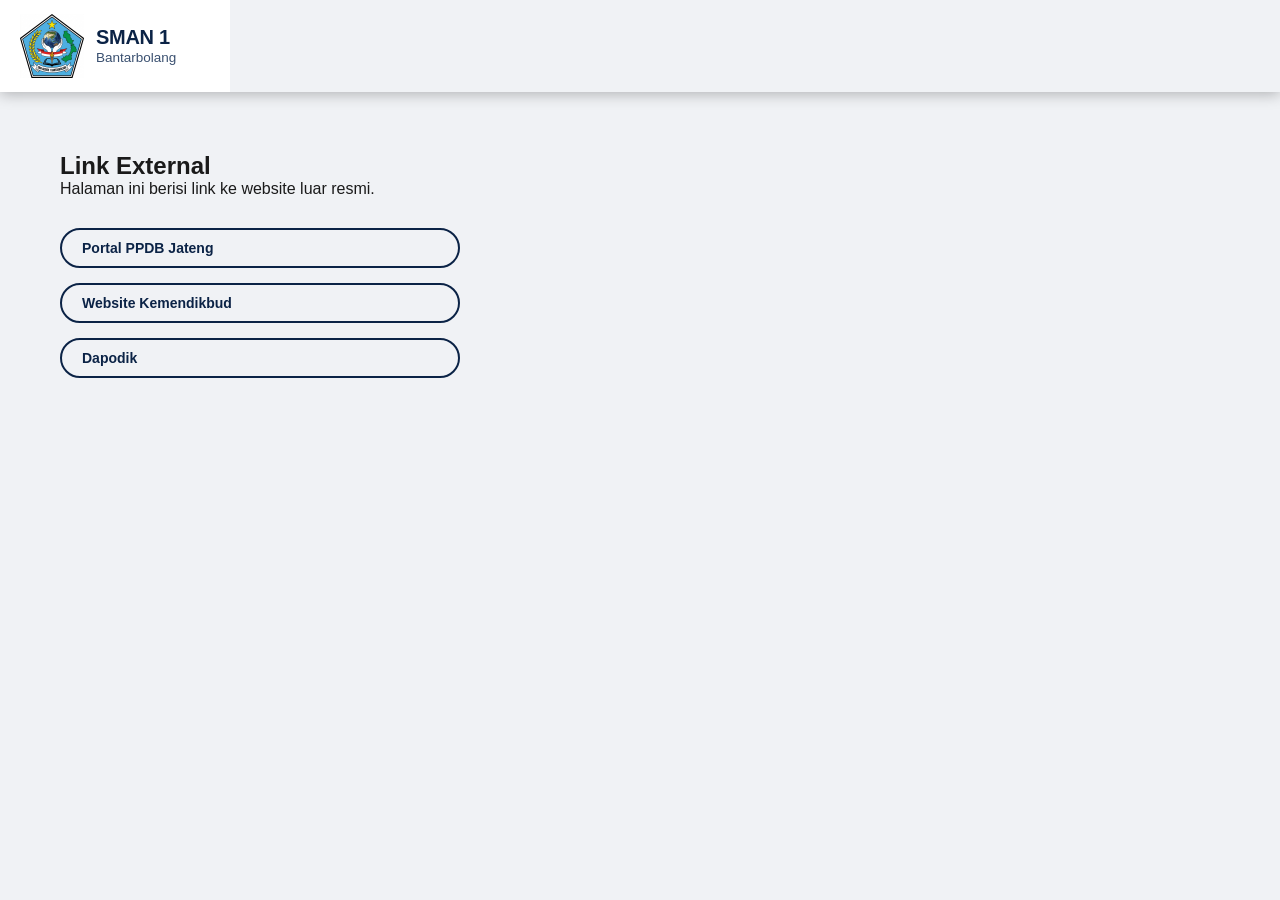
==== external.html @ 6f158c7c "first" ====
<!DOCTYPE html>
<html lang="id">
<head>
  <meta charset="UTF-8">
  <meta name="viewport" content="width=device-width, initial-scale=1.0">
  <title>Link External - SMAN 1 Bantarbolang</title>
  <link rel="stylesheet" href="style.css">
</head>
<body>

<header class="site-header">
  <div class="header-logo">
    <img src="logo.png" class="logo-img">
    <div class="logo-text">
      <span class="logo-name">SMAN 1</span>
      <span class="logo-sub">Bantarbolang</span>
    </div>
  </div>
</header>

<section style="padding:60px;">
  <h1>Link External</h1>
  <p>Halaman ini berisi link ke website luar resmi.</p>

  <div style="margin-top:30px; display:flex; flex-direction:column; gap:15px; max-width:400px;">

    <a href="https://ppdb.jatengprov.go.id" target="_blank" class="btn-external">
      Portal PPDB Jateng
    </a>

    <a href="https://kemdikbud.go.id" target="_blank" class="btn-external">
      Website Kemendikbud
    </a>

    <a href="https://dapo.kemdikbud.go.id" target="_blank" class="btn-external">
      Dapodik
    </a>

  </div>
</section>

</body>
</html>
---- style.css ----
/* ===========================
   RESET & BASE
=========================== */
*, *::before, *::after {
  margin: 0; padding: 0; box-sizing: border-box;
}

/* Sembunyikan scrollbar di semua browser */
html {
  scroll-behavior: smooth;
  scrollbar-width: none;       /* Firefox */
  -ms-overflow-style: none;    /* IE / Edge lama */
}
html::-webkit-scrollbar {
  display: none;               /* Chrome, Safari, Opera */
}

body {
  font-family: 'Inter', sans-serif;
  background: #f0f2f5;
  color: #1a1a1a;
  overflow-x: hidden;
}
a { text-decoration: none; color: inherit; }
ul { list-style: none; }
img { display: block; max-width: 100%; }

/* ===========================
   SPOTLIGHT SEARCH OVERLAY
   Muncul di tengah-tengah layar
   seperti Apple Spotlight / Linear
=========================== */
.spotlight-overlay {
  position: fixed;
  inset: 0;
  background: rgba(8, 18, 40, 0.72);
  z-index: 10000;
  display: flex;
  align-items: flex-start;
  justify-content: center;
  padding-top: 100px;
  opacity: 0;
  pointer-events: none;
  backdrop-filter: blur(6px);
  -webkit-backdrop-filter: blur(6px);
  transition: opacity 0.22s ease;
}
.spotlight-overlay.open {
  opacity: 1;
  pointer-events: all;
}

.spotlight-inner {
  width: 100%;
  max-width: 640px;
  background: #ffffff;
  border-radius: 16px;
  box-shadow: 0 32px 80px rgba(0,0,0,0.45);
  overflow: hidden;
  transform: translateY(-12px) scale(0.98);
  transition: transform 0.22s ease;
}
.spotlight-overlay.open .spotlight-inner {
  transform: translateY(0) scale(1);
}

.spotlight-input-wrap {
  display: flex;
  align-items: center;
  padding: 18px 20px;
  gap: 14px;
  border-bottom: 1px solid #e8ecf2;
}

.spotlight-icon {
  color: #8090a8;
  flex-shrink: 0;
}

.spotlight-input-wrap input {
  flex-grow: 1;
  border: none;
  outline: none;
  font-size: 17px;
  font-family: 'Inter', sans-serif;
  color: #1a1a1a;
  background: transparent;
}

.spotlight-input-wrap input::placeholder {
  color: #aab4c4;
}

.spotlight-esc {
  background: #f0f2f6;
  border: 1px solid #dde2eb;
  border-radius: 6px;
  padding: 4px 10px;
  font-size: 12px;
  font-weight: 600;
  color: #6a7a90;
  cursor: pointer;
  font-family: 'Inter', sans-serif;
  flex-shrink: 0;
  transition: background 0.15s;
}
.spotlight-esc:hover { background: #e4e8f0; }

.spotlight-results {
  max-height: 320px;
  overflow-y: auto;
}

.spotlight-result-item {
  display: flex;
  align-items: center;
  gap: 14px;
  padding: 13px 22px;
  cursor: pointer;
  border-bottom: 1px solid #f4f6f9;
  transition: background 0.12s;
  font-size: 14.5px;
  color: #2a3a50;
}
.spotlight-result-item:hover { background: #f0f5ff; }
.spotlight-result-item .sr-icon {
  color: #a0b0c8;
  flex-shrink: 0;
}
.spotlight-result-item mark {
  background: #fef08a;
  border-radius: 3px;
  padding: 0 1px;
}

.spotlight-empty {
  padding: 28px 22px;
  color: #98a8be;
  font-size: 14px;
  text-align: center;
}

.spotlight-hint {
  background: #f7f9fc;
  padding: 10px 22px;
  font-size: 12px;
  color: #9aaabb;
  border-top: 1px solid #e8ecf2;
}
.spotlight-hint kbd {
  background: #e8ecf2;
  border-radius: 4px;
  padding: 2px 6px;
  font-size: 11px;
  font-family: 'Inter', sans-serif;
  color: #5a6a80;
}

/* ===========================
   HEADER
=========================== */
.site-header {
  display: flex;
  position: sticky;
  top: 0;
  z-index: 500;
  box-shadow: 0 2px 14px rgba(0,0,0,0.28);
}

/* Logo panel – white */
.header-logo {
  background: #ffffff;
  width: 230px;
  min-width: 230px;
  display: flex;
  align-items: center;
  gap: 12px;
  padding: 14px 20px;
  flex-shrink: 0;
}

.logo-img {
  width: 64px;
  height: 64px;
  object-fit: contain;
  flex-shrink: 0;
}

.logo-text {
  display: flex;
  flex-direction: column;
  line-height: 1.25;
}

.logo-name {
  font-size: 20px;
  font-weight: 800;
  color: #0b2346;
  letter-spacing: -0.3px;
}

.logo-sub {
  font-size: 13.5px;
  font-weight: 500;
  color: #3a5070;
}

/* Nav panel – dark navy */
.header-nav-area {
  background: #0b2346;
  flex-grow: 1;
  display: flex;
  align-items: center;
  justify-content: space-between;
  padding: 0 32px 0 36px;
  gap: 16px;
  position: relative;
}

/* Nav list (top-level items only, horizontal) */
.top-nav { height: 100%; display: flex; align-items: center; }

.nav-list {
  display: flex;
  gap: 4px;
  height: 100%;
  align-items: center;
}

.nav-item {
  position: relative;
  height: 100%;
  display: flex;
  align-items: center;
}

.nav-link {
  display: flex;
  align-items: center;
  gap: 5px;
  color: #d8e8f8;
  font-size: 14.5px;
  font-weight: 500;
  padding: 0 16px;
  height: 100%;
  cursor: pointer;
  white-space: nowrap;
  transition: color 0.18s, background 0.18s;
  border-radius: 4px;
  user-select: none;
}

.nav-link:hover { color: #ffffff; background: rgba(255,255,255,0.07); }

.nav-arrow {
  font-size: 11px;
  opacity: 0.65;
  transition: transform 0.22s ease;
  display: inline-block;
}

/* DROPDOWN – hanya muncul saat .open (dikontrol JS, bukan hover) */
.nav-dropdown {
  position: absolute;
  top: calc(100% + 2px);
  left: 0;
  background: #ffffff;
  border-radius: 10px;
  box-shadow: 0 12px 36px rgba(0,0,0,0.22);
  min-width: 210px;
  padding: 8px 0;
  opacity: 0;
  pointer-events: none;
  transform: translateY(-6px);
  transition: opacity 0.2s ease, transform 0.2s ease;
  z-index: 9000;
}

/* Tampilkan dropdown saat nav-item punya class .open */
.nav-item.open .nav-dropdown {
  opacity: 1;
  pointer-events: all;
  transform: translateY(0);
}

.nav-item.open .nav-arrow {
  transform: rotate(180deg);
}

.nav-dropdown ul { padding: 0; }

.nav-dropdown ul li a {
  display: block;
  padding: 11px 20px;
  font-size: 13.5px;
  color: #2a3a50;
  transition: background 0.15s, color 0.15s;
}

.nav-dropdown ul li a:hover {
  background: #f0f6ff;
  color: #0b2346;
  padding-left: 26px;
}

/* Header right side */
.header-actions {
  display: flex;
  align-items: center;
  gap: 16px;
  flex-shrink: 0;
}

.search-trigger-btn {
  background: transparent;
  border: none;
  color: #b8ccde;
  cursor: pointer;
  padding: 8px;
  border-radius: 8px;
  display: flex;
  align-items: center;
  transition: color 0.18s, background 0.18s;
}

.search-trigger-btn:hover {
  color: #ffffff;
  background: rgba(255,255,255,0.1);
}

.btn-cta {
  background: #f0c040;
  color: #1a1000;
  font-weight: 700;
  font-size: 14px;
  padding: 10px 22px;
  border-radius: 30px;
  white-space: nowrap;
  box-shadow: 0 3px 10px rgba(240,192,64,0.4);
  transition: background 0.18s, transform 0.18s;
  display: inline-block;
}
.btn-cta:hover { background: #f5d060; transform: translateY(-2px); }

/* ===========================
   BREADCRUMB
=========================== */
.breadcrumb-bar {
  background: #dde2ea;
  padding: 10px 40px;
  font-size: 13px;
  color: #5a6a80;
  display: flex;
  align-items: center;
  gap: 6px;
}
.bc-sep { color: #9aaabe; }
.bc-current { font-weight: 600; color: #1a2a40; }

/* ===========================
   HERO
=========================== */
.hero {
  position: relative;
  height: 560px;
  background-image: url('https://images.unsplash.com/photo-1541339907198-e08756dedf3f?w=1400&auto=format&fit=crop&q=80');
  background-size: cover;
  background-position: center top;
  display: flex;
  align-items: center;
  overflow: hidden;
}

.hero-overlay {
  position: absolute;
  inset: 0;
  background: linear-gradient(
    to right,
    rgba(11,35,70,0.97) 0%,
    rgba(11,35,70,0.88) 38%,
    rgba(11,35,70,0.35) 62%,
    rgba(11,35,70,0.0) 100%
  );
}

.hero-content {
  position: relative;
  z-index: 10;
  padding: 0 64px;
  max-width: 620px;
  color: #ffffff;
}

.hero-content h1 {
  font-size: 50px;
  font-weight: 800;
  line-height: 1.15;
  margin-bottom: 22px;
  letter-spacing: -0.5px;
}

.hero-content p {
  font-size: 16px;
  line-height: 1.65;
  color: #c8d8ee;
  margin-bottom: 36px;
}

.btn-hero {
  display: inline-block;
  background: #f0c040;
  color: #1a1000;
  font-weight: 700;
  font-size: 15px;
  padding: 13px 30px;
  border-radius: 30px;
  box-shadow: 0 4px 14px rgba(240,192,64,0.45);
  transition: background 0.18s, transform 0.18s;
}
.btn-hero:hover { background: #f5d060; transform: translateY(-2px); }

/* ===========================
   MODAL POPUP
=========================== */
.modal-backdrop {
  position: fixed;
  inset: 0;
  background: rgba(0,0,0,0.55);
  display: flex;
  align-items: center;
  justify-content: center;
  z-index: 8000;
  transition: opacity 0.28s ease;
}
.modal-backdrop.hidden {
  opacity: 0;
  pointer-events: none;
}

.modal-box {
  background: #ffffff;
  border-radius: 18px;
  padding: 46px 50px 44px;
  width: 480px;
  max-width: 95vw;
  text-align: center;
  position: relative;
  box-shadow: 0 24px 60px rgba(0,0,0,0.35);
  transform: scale(1);
  transition: transform 0.28s ease;
  color: #1a1a1a;
}
.modal-backdrop.hidden .modal-box { transform: scale(0.95); }

.modal-close-btn {
  position: absolute;
  top: 14px; right: 14px;
  background: #f0f2f5;
  border: none;
  font-size: 22px;
  line-height: 1;
  width: 34px; height: 34px;
  border-radius: 50%;
  cursor: pointer;
  color: #555;
  display: flex;
  align-items: center;
  justify-content: center;
  transition: background 0.15s;
}
.modal-close-btn:hover { background: #e0e4ea; color: #111; }

.modal-title {
  font-size: 14px;
  font-weight: 800;
  letter-spacing: 2px;
  color: #0b2346;
  margin-bottom: 12px;
}

.modal-divider {
  width: 50px;
  height: 3px;
  background: #f0c040;
  border-radius: 2px;
  margin: 0 auto 22px;
}

.modal-subtitle {
  font-size: 22px;
  font-weight: 800;
  color: #111;
  line-height: 1.4;
  margin-bottom: 16px;
}

.modal-body {
  font-size: 15px;
  color: #555;
  line-height: 1.6;
  margin-bottom: 32px;
}

.modal-actions {
  display: flex;
  justify-content: center;
  gap: 14px;
  flex-wrap: wrap;
}

.btn-modal-dark {
  background: #0b2346;
  color: #fff;
  border: none;
  padding: 13px 24px;
  border-radius: 30px;
  font-size: 14px;
  font-weight: 600;
  cursor: pointer;
  font-family: 'Inter', sans-serif;
  transition: background 0.18s;
}
.btn-modal-dark:hover { background: #162f5e; }

.btn-modal-gold {
  background: #f0c040;
  color: #1a1000;
  border: none;
  padding: 13px 24px;
  border-radius: 30px;
  font-size: 14px;
  font-weight: 700;
  cursor: pointer;
  font-family: 'Inter', sans-serif;
  transition: background 0.18s;
}
.btn-modal-gold:hover { background: #f5d060; }

/* ===========================
   PPDB SECTION
=========================== */
.ppdb-section {
  display: flex;
  background: #ffffff;
  overflow: hidden;
}

.ppdb-img {
  width: 42%;
  min-height: 340px;
  overflow: hidden;
  flex-shrink: 0;
}
.ppdb-img img {
  width: 100%;
  height: 100%;
  object-fit: cover;
  transition: transform 0.4s ease;
}
.ppdb-img:hover img { transform: scale(1.03); }

.ppdb-info {
  padding: 52px 60px;
  flex-grow: 1;
}

.ppdb-title {
  font-size: 28px;
  font-weight: 800;
  color: #0b2346;
  margin-bottom: 18px;
}
.text-gold { color: #d4a010; }

.ppdb-info p {
  font-size: 15.5px;
  line-height: 1.7;
  color: #555;
  margin-bottom: 28px;
}

.btn-ppdb {
  display: inline-block;
  background: #f0c040;
  color: #1a1000;
  font-weight: 700;
  font-size: 15px;
  padding: 12px 28px;
  border-radius: 30px;
  transition: background 0.18s, transform 0.18s;
}
.btn-ppdb:hover { background: #f5d060; transform: translateY(-1px); }

/* Grup tombol PPDB */
.ppdb-btn-group {
  display: flex;
  flex-wrap: wrap;
  align-items: center;
  gap: 14px;
}

/* Tombol External / New Window */
.btn-external {
  display: inline-flex;
  align-items: center;
  gap: 8px;
  background: transparent;
  color: #0b2346;
  border: 2px solid #0b2346;
  font-weight: 600;
  font-size: 14px;
  padding: 10px 20px;
  border-radius: 30px;
  transition: background 0.18s, color 0.18s, transform 0.18s;
  position: relative;
}

.btn-external:hover {
  background: #0b2346;
  color: #ffffff;
  transform: translateY(-1px);
}

/* Badge kecil "Tab Baru" */
.ext-badge {
  background: #e8f0fe;
  color: #1a3a80;
  font-size: 10px;
  font-weight: 700;
  letter-spacing: 0.5px;
  padding: 2px 7px;
  border-radius: 20px;
  text-transform: uppercase;
  transition: background 0.18s, color 0.18s;
}

.btn-external:hover .ext-badge {
  background: rgba(255,255,255,0.2);
  color: #ffffff;
}

/* ===========================
   FOOTER
=========================== */
.site-footer {
  background: #07192f;
  color: #c0cede;
  padding: 48px 60px 0;
  display: grid;
  grid-template-columns: 1.4fr 1.6fr 1.4fr 1fr;
  gap: 40px;
}

.footer-logo-wrap {
  display: flex;
  align-items: center;
  gap: 14px;
  margin-bottom: 10px;
}
.footer-logo-wrap strong {
  font-size: 15px;
  color: #fff;
  display: block;
  margin-bottom: 4px;
}
.footer-logo-wrap p { font-size: 13px; color: #8a9aac; }

.site-footer h4 {
  color: #ffffff;
  font-size: 13px;
  font-weight: 700;
  margin-bottom: 14px;
  text-transform: uppercase;
  letter-spacing: 1px;
}

.site-footer p { font-size: 13.5px; line-height: 1.7; color: #90a0b4; }

.social-links { display: flex; flex-direction: column; gap: 8px; }
.social-link { font-size: 13.5px; color: #90a0b4; transition: color 0.18s; }
.social-link:hover { color: #f0c040; }

.footer-bottom {
  grid-column: 1 / -1;
  border-top: 1px solid rgba(255,255,255,0.07);
  padding: 18px 0;
  text-align: center;
  font-size: 13px;
  color: #5a6a80;
}
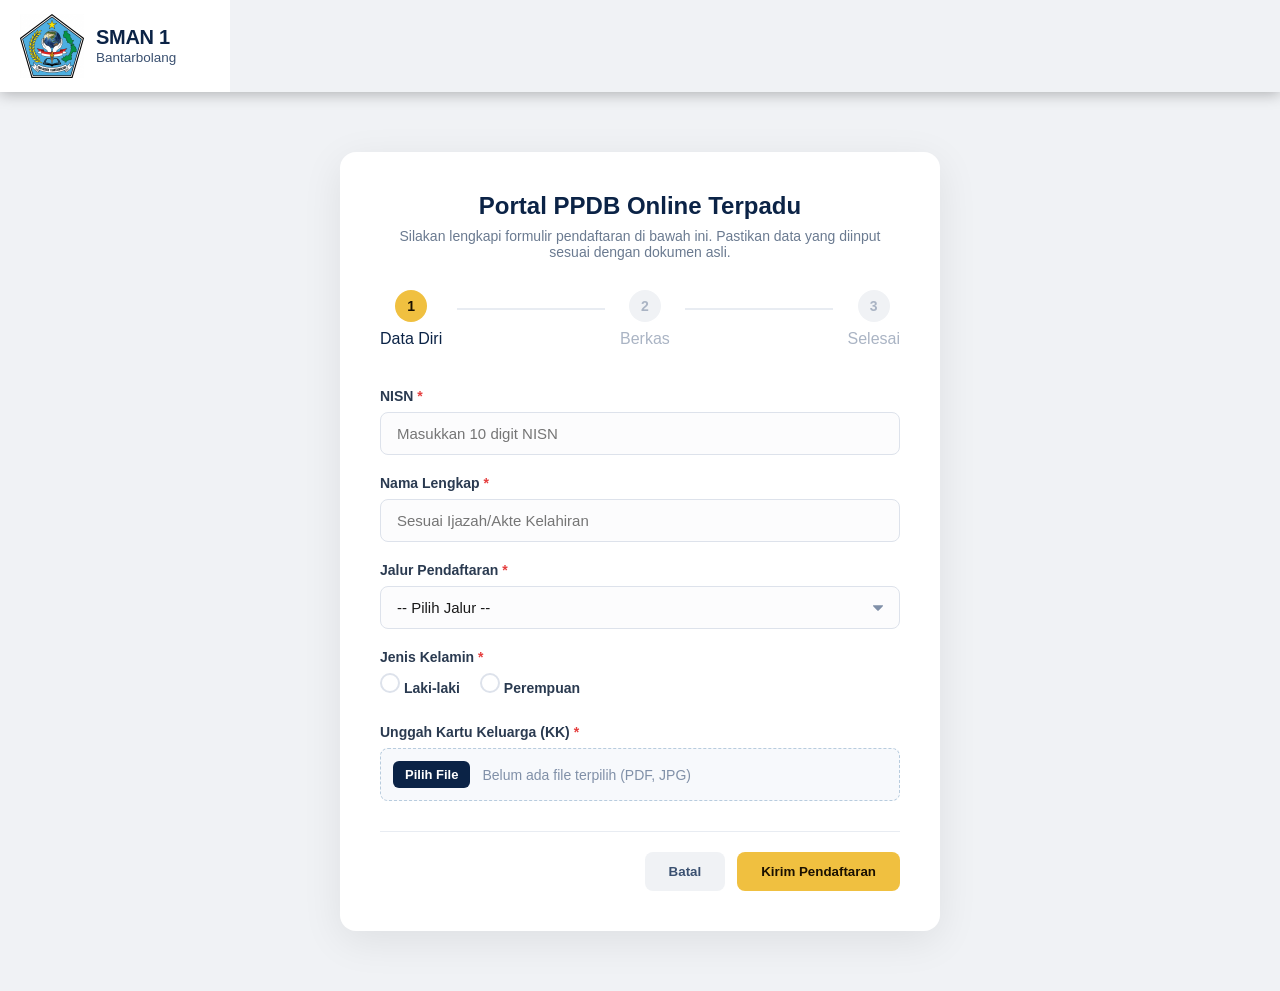
==== commit a3b31459: "hero" ====
--- a/external.html
+++ b/external.html
@@ -18,26 +18,93 @@
   </div>
 </header>
 
-<section style="padding:60px;">
-  <h1>Link External</h1>
-  <p>Halaman ini berisi link ke website luar resmi.</p>
+<section class="portal-section">
+  <div class="portal-container">
+    <div class="portal-header">
+      <h1>Portal PPDB Online Terpadu</h1>
+      <p>Silakan lengkapi formulir pendaftaran di bawah ini. Pastikan data yang diinput sesuai dengan dokumen asli.</p>
+    </div>
 
-  <div style="margin-top:30px; display:flex; flex-direction:column; gap:15px; max-width:400px;">
+    <!-- Stepper (Output Feedback / Progress) -->
+    <div class="stepper-ui">
+      <div class="step active">
+        <div class="step-circle">1</div>
+        <span>Data Diri</span>
+      </div>
+      <div class="step-line"></div>
+      <div class="step">
+        <div class="step-circle">2</div>
+        <span>Berkas</span>
+      </div>
+      <div class="step-line"></div>
+      <div class="step">
+        <div class="step-circle">3</div>
+        <span>Selesai</span>
+      </div>
+    </div>
 
-    <a href="https://ppdb.jatengprov.go.id" target="_blank" class="btn-external">
-      Portal PPDB Jateng
-    </a>
+    <form class="portal-form" id="ppdbForm">
+      <!-- Input Text -->
+      <div class="form-group">
+        <label for="nisn">NISN <span class="req">*</span></label>
+        <input type="text" id="nisn" name="nisn" placeholder="Masukkan 10 digit NISN" required pattern="\d{10}">
+        <span class="error-msg">Format NISN tidak valid (harus 10 angka).</span>
+      </div>
 
-    <a href="https://kemdikbud.go.id" target="_blank" class="btn-external">
-      Website Kemendikbud
-    </a>
+      <div class="form-group">
+        <label for="namaLengkap">Nama Lengkap <span class="req">*</span></label>
+        <input type="text" id="namaLengkap" name="nama" placeholder="Sesuai Ijazah/Akte Kelahiran" required>
+      </div>
 
-    <a href="https://dapo.kemdikbud.go.id" target="_blank" class="btn-external">
-      Dapodik
-    </a>
+      <!-- UI Control: Select (Dropdown) -->
+      <div class="form-group">
+        <label for="jalurDaftar">Jalur Pendaftaran <span class="req">*</span></label>
+        <select id="jalurDaftar" name="jalur" required>
+          <option value="" disabled selected>-- Pilih Jalur --</option>
+          <option value="zonasi">Zonasi</option>
+          <option value="prestasi">Prestasi</option>
+          <option value="afirmasi">Afirmasi</option>
+          <option value="pindah">Perpindahan Orang Tua</option>
+        </select>
+      </div>
 
+      <!-- UI Control: Radio Buttons -->
+      <div class="form-group">
+        <label>Jenis Kelamin <span class="req">*</span></label>
+        <div class="radio-group">
+          <label class="radio-label">
+            <input type="radio" name="jk" value="L" required>
+            <span class="custom-radio"></span> Laki-laki
+          </label>
+          <label class="radio-label">
+            <input type="radio" name="jk" value="P" required>
+            <span class="custom-radio"></span> Perempuan
+          </label>
+        </div>
+      </div>
+
+      <!-- UI Control: File Upload -->
+      <div class="form-group">
+        <label for="fileKK">Unggah Kartu Keluarga (KK) <span class="req">*</span></label>
+        <div class="file-upload-wrapper">
+          <input type="file" id="fileKK" name="kk" accept=".pdf, .jpg, .png" class="file-input" required>
+          <div class="file-dummy" id="fileDummyTarget">
+            <span class="file-btn">Pilih File</span>
+            <span class="file-name" id="fileNameDisp">Belum ada file terpilih (PDF, JPG)</span>
+          </div>
+        </div>
+      </div>
+
+      <div class="form-actions">
+        <button type="button" class="btn-secondary" onclick="window.close()">Batal</button>
+        <button type="submit" class="btn-primary" id="btnSubmitForm">Kirim Pendaftaran</button>
+      </div>
+    </form>
   </div>
 </section>
 
+<!-- Toast Notification Container (Output UI Control) -->
+<div id="toastContainer" class="toast-container"></div>
+
 </body>
 </html>
--- a/style.css
+++ b/style.css
@@ -687,4 +687,336 @@
   text-align: center;
   font-size: 13px;
   color: #5a6a80;
-}+}
+
+/* ===========================
+   EXTERNAL PORTAL / FORM (PPDB)
+=========================== */
+.portal-section {
+  padding: 60px 20px;
+  min-height: calc(100vh - 100px);
+  display: flex;
+  justify-content: center;
+  align-items: flex-start;
+}
+
+.portal-container {
+  background: #ffffff;
+  width: 100%;
+  max-width: 600px;
+  border-radius: 16px;
+  box-shadow: 0 10px 40px rgba(0,0,0,0.08);
+  padding: 40px;
+}
+
+.portal-header {
+  text-align: center;
+  margin-bottom: 30px;
+}
+
+.portal-header h1 {
+  font-size: 24px;
+  font-weight: 800;
+  color: #0b2346;
+  margin-bottom: 8px;
+}
+
+.portal-header p {
+  font-size: 14px;
+  color: #6a7a90;
+}
+
+/* Stepper UI */
+.stepper-ui {
+  display: flex;
+  align-items: center;
+  justify-content: center;
+  margin-bottom: 40px;
+}
+
+.stepper-ui .step {
+  display: flex;
+  flex-direction: column;
+  align-items: center;
+  gap: 8px;
+  color: #aab4c4;
+}
+
+.stepper-ui .step.active {
+  color: #0b2346;
+}
+
+.stepper-ui .step-circle {
+  width: 32px;
+  height: 32px;
+  border-radius: 50%;
+  background: #f0f2f5;
+  display: flex;
+  align-items: center;
+  justify-content: center;
+  font-weight: 700;
+  font-size: 14px;
+  transition: all 0.3s;
+}
+
+.stepper-ui .step.active .step-circle {
+  background: #f0c040;
+  color: #1a1000;
+}
+
+.stepper-ui .step-line {
+  flex-grow: 1;
+  height: 2px;
+  background: #e8ecf2;
+  margin: 0 15px;
+  margin-bottom: 20px; /* offset for flex align */
+}
+
+/* Form Groups */
+.portal-form .form-group {
+  margin-bottom: 20px;
+}
+
+.portal-form label {
+  display: block;
+  font-size: 14px;
+  font-weight: 600;
+  color: #2a3a50;
+  margin-bottom: 8px;
+}
+
+.portal-form .req {
+  color: #e53e3e;
+}
+
+/* Inputs */
+.portal-form input[type="text"],
+.portal-form select {
+  width: 100%;
+  padding: 12px 16px;
+  border: 1px solid #dde2eb;
+  border-radius: 8px;
+  font-size: 15px;
+  font-family: inherit;
+  color: #1a1a1a;
+  background: #fcfcfd;
+  transition: border-color 0.2s, box-shadow 0.2s;
+}
+
+.portal-form input[type="text"]:focus,
+.portal-form select:focus {
+  outline: none;
+  border-color: #0b2346;
+  box-shadow: 0 0 0 3px rgba(11, 35, 70, 0.1);
+  background: #ffffff;
+}
+
+.form-group .error-msg {
+  display: none;
+  color: #e53e3e;
+  font-size: 12px;
+  margin-top: 6px;
+}
+.portal-form input:invalid:not(:placeholder-shown) + .error-msg {
+  display: block;
+}
+
+/* Select Control */
+.portal-form select {
+  appearance: none;
+  background-image: url("data:image/svg+xml;charset=US-ASCII,%3Csvg%20xmlns%3D%22http%3A%2F%2Fwww.w3.org%2F2000%2Fsvg%22%20width%3D%22292.4%22%20height%3D%22292.4%22%3E%3Cpath%20fill%3D%22%238090a8%22%20d%3D%22M287%2069.4a17.6%2017.6%200%200%200-13-5.4H18.4c-5%200-9.3%201.8-12.9%205.4A17.6%2017.6%200%200%200%200%2082.2c0%205%201.8%209.3%205.4%2012.9l128%20127.9c3.6%203.6%207.8%205.4%2012.8%205.4s9.2-1.8%2012.8-5.4L287%2095c3.5-3.5%205.4-7.8%205.4-12.8%200-5-1.9-9.2-5.5-12.8z%22%2F%3E%3C%2Fsvg%3E");
+  background-repeat: no-repeat;
+  background-position: right 16px top 50%;
+  background-size: 10px auto;
+}
+
+/* Radio Control */
+.radio-group {
+  display: flex;
+  gap: 20px;
+}
+.radio-label {
+  display: flex;
+  align-items: center;
+  gap: 8px;
+  cursor: pointer;
+  font-size: 15px;
+  color: #3a5070;
+}
+.radio-label input[type="radio"] {
+  display: none;
+}
+.custom-radio {
+  width: 20px;
+  height: 20px;
+  border: 2px solid #dde2eb;
+  border-radius: 50%;
+  display: inline-block;
+  position: relative;
+  transition: all 0.2s;
+}
+.radio-label input[type="radio"]:checked + .custom-radio {
+  border-color: #0b2346;
+}
+.radio-label input[type="radio"]:checked + .custom-radio::after {
+  content: '';
+  width: 10px;
+  height: 10px;
+  background: #0b2346;
+  border-radius: 50%;
+  position: absolute;
+  top: 50%; left: 50%;
+  transform: translate(-50%, -50%);
+}
+
+/* File Upload Indicator */
+.file-upload-wrapper {
+  position: relative;
+}
+.file-input {
+  position: absolute;
+  inset: 0;
+  width: 100%;
+  height: 100%;
+  opacity: 0;
+  cursor: pointer;
+}
+.file-dummy {
+  display: flex;
+  align-items: center;
+  border: 1px dashed #b8ccde;
+  border-radius: 8px;
+  padding: 12px;
+  background: #f7f9fc;
+  transition: background 0.2s, border-color 0.2s;
+}
+.file-upload-wrapper:hover .file-dummy {
+  background: #f0f4f9;
+  border-color: #8090a8;
+}
+.file-btn {
+  background: #0b2346;
+  color: #fff;
+  padding: 6px 12px;
+  border-radius: 6px;
+  font-size: 13px;
+  font-weight: 600;
+  margin-right: 12px;
+}
+.file-name {
+  font-size: 14px;
+  color: #8090a8;
+  white-space: nowrap;
+  overflow: hidden;
+  text-overflow: ellipsis;
+}
+
+/* Actions */
+.form-actions {
+  display: flex;
+  justify-content: flex-end;
+  gap: 12px;
+  margin-top: 30px;
+  padding-top: 20px;
+  border-top: 1px solid #e8ecf2;
+}
+
+.btn-secondary {
+  background: #f0f2f5;
+  color: #3a5070;
+  border: none;
+  padding: 12px 24px;
+  border-radius: 8px;
+  font-weight: 600;
+  cursor: pointer;
+  transition: background 0.2s;
+}
+.btn-secondary:hover { background: #e0e4ea; }
+
+.btn-primary {
+  background: #f0c040;
+  color: #1a1000;
+  border: none;
+  padding: 12px 24px;
+  border-radius: 8px;
+  font-weight: 700;
+  cursor: pointer;
+  transition: background 0.2s;
+  display: flex;
+  align-items: center;
+  gap: 8px;
+}
+.btn-primary:hover { background: #f5d060; }
+.btn-primary:disabled { opacity: 0.7; cursor: not-allowed; }
+
+.loading-spinner {
+  width: 14px;
+  height: 14px;
+  border: 2px solid rgba(26, 16, 0, 0.3);
+  border-top-color: #1a1000;
+  border-radius: 50%;
+  animation: s-spin 0.8s linear infinite;
+}
+@keyframes s-spin { to { transform: rotate(360deg); } }
+
+/* ===========================
+   TOAST NOTIFICATION (OUTPUT)
+=========================== */
+.toast-container {
+  position: fixed;
+  top: 20px;
+  right: 20px;
+  z-index: 9999;
+  display: flex;
+  flex-direction: column;
+  gap: 10px;
+}
+
+.toast-item {
+  display: flex;
+  align-items: center;
+  gap: 12px;
+  background: #ffffff;
+  padding: 14px 18px;
+  border-radius: 10px;
+  box-shadow: 0 8px 30px rgba(0,0,0,0.15);
+  transform: translateX(120%);
+  opacity: 0;
+  transition: transform 0.3s cubic-bezier(0.34, 1.56, 0.64, 1), opacity 0.3s ease;
+}
+.toast-item.show {
+  transform: translateX(0);
+  opacity: 1;
+}
+
+.toast-icon {
+  width: 24px;
+  height: 24px;
+  border-radius: 50%;
+  display: flex;
+  align-items: center;
+  justify-content: center;
+  font-weight: bold;
+  font-size: 14px;
+}
+
+.toast-success .toast-icon { background: #d1fae5; color: #059669; }
+.toast-warning .toast-icon { background: #fef08a; color: #b45309; }
+.toast-info .toast-icon { background: #e0f2fe; color: #0284c7; }
+
+.toast-msg {
+  font-size: 14px;
+  color: #2a3a50;
+  font-weight: 500;
+}
+
+.toast-close {
+  background: transparent;
+  border: none;
+  color: #9ca3af;
+  font-size: 18px;
+  cursor: pointer;
+  padding: 0;
+  margin-left: 8px;
+}
+.toast-close:hover { color: #4b5563; }
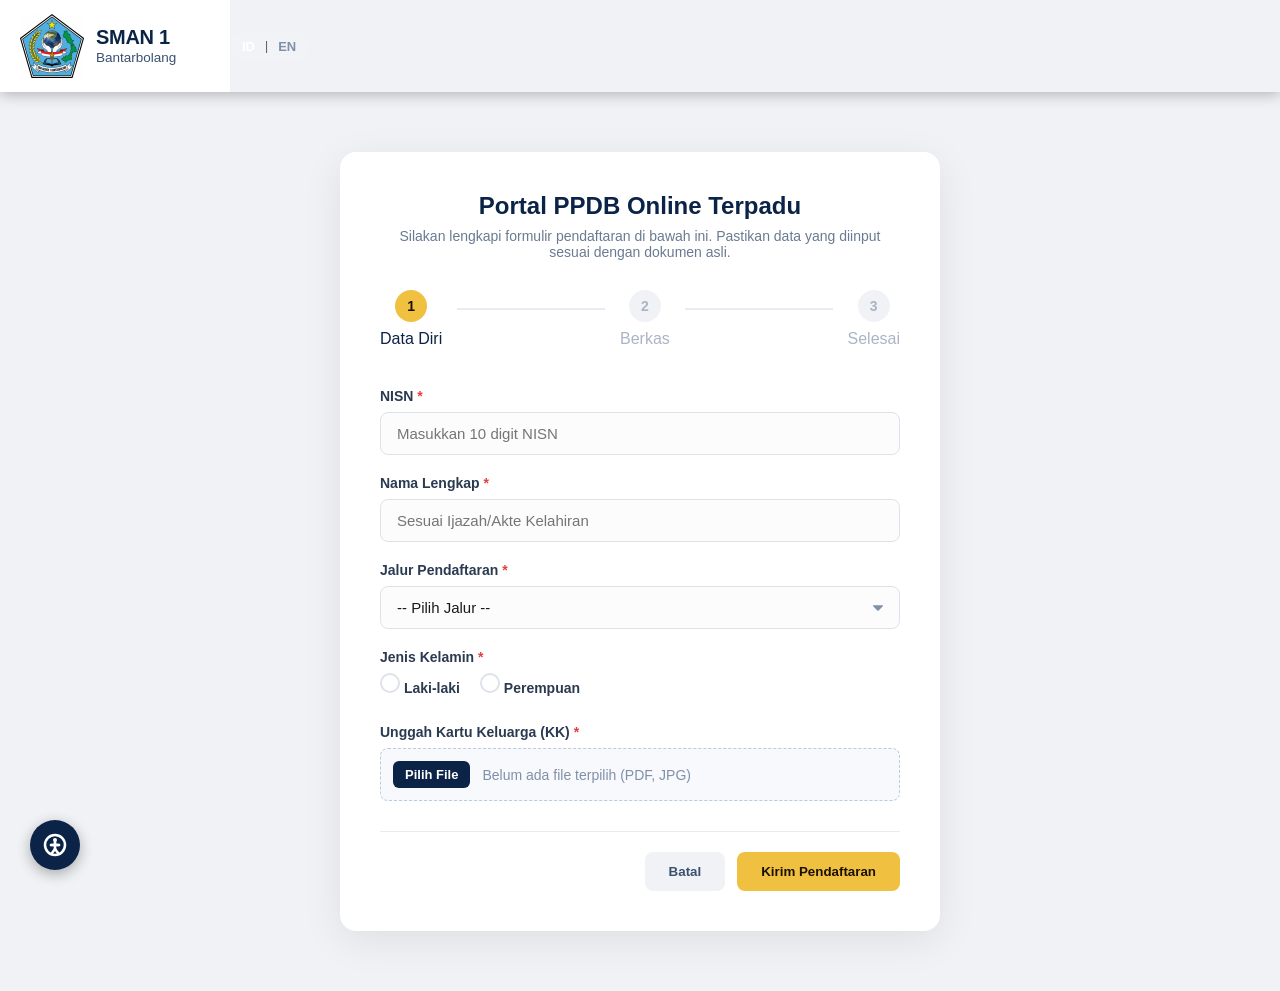
==== commit 35fa3727: "ini" ====
--- a/external.html
+++ b/external.html
@@ -10,10 +10,17 @@
 
 <header class="site-header">
   <div class="header-logo">
-    <img src="logo.png" class="logo-img">
+    <img src="logo.png" class="logo-img" alt="Logo SMAN 1 Bantarbolang">
     <div class="logo-text">
       <span class="logo-name">SMAN 1</span>
       <span class="logo-sub">Bantarbolang</span>
+    </div>
+  </div>
+  <div class="header-actions">
+    <div class="lang-switcher">
+      <button id="langID" class="btn-lang active" aria-label="Bahasa Indonesia">ID</button>
+      <span class="lang-sep">|</span>
+      <button id="langEN" class="btn-lang" aria-label="English">EN</button>
     </div>
   </div>
 </header>
@@ -21,83 +28,83 @@
 <section class="portal-section">
   <div class="portal-container">
     <div class="portal-header">
-      <h1>Portal PPDB Online Terpadu</h1>
-      <p>Silakan lengkapi formulir pendaftaran di bawah ini. Pastikan data yang diinput sesuai dengan dokumen asli.</p>
+      <h1 data-i18n="portal_title">Portal PPDB Online Terpadu</h1>
+      <p data-i18n="portal_desc">Silakan lengkapi formulir pendaftaran di bawah ini. Pastikan data yang diinput sesuai dengan dokumen asli.</p>
     </div>
 
     <!-- Stepper (Output Feedback / Progress) -->
     <div class="stepper-ui">
-      <div class="step active">
-        <div class="step-circle">1</div>
-        <span>Data Diri</span>
+      <div class="step active" aria-current="step">
+        <div class="step-circle" aria-hidden="true">1</div>
+        <span data-i18n="step_data">Data Diri</span>
       </div>
       <div class="step-line"></div>
       <div class="step">
-        <div class="step-circle">2</div>
-        <span>Berkas</span>
+        <div class="step-circle" aria-hidden="true">2</div>
+        <span data-i18n="step_berkas">Berkas</span>
       </div>
       <div class="step-line"></div>
       <div class="step">
-        <div class="step-circle">3</div>
-        <span>Selesai</span>
+        <div class="step-circle" aria-hidden="true">3</div>
+        <span data-i18n="step_selesai">Selesai</span>
       </div>
     </div>
 
     <form class="portal-form" id="ppdbForm">
       <!-- Input Text -->
       <div class="form-group">
-        <label for="nisn">NISN <span class="req">*</span></label>
-        <input type="text" id="nisn" name="nisn" placeholder="Masukkan 10 digit NISN" required pattern="\d{10}">
-        <span class="error-msg">Format NISN tidak valid (harus 10 angka).</span>
+        <label for="nisn"><span data-i18n="lbl_nisn">NISN</span> <span class="req" aria-hidden="true">*</span></label>
+        <input type="text" id="nisn" name="nisn" placeholder="Masukkan 10 digit NISN" required pattern="\d{10}" aria-required="true" aria-describedby="nisn-error" data-i18n-placeholder="ph_nisn">
+        <span class="error-msg" id="nisn-error" data-i18n="err_nisn">Format NISN tidak valid (harus 10 angka).</span>
       </div>
 
       <div class="form-group">
-        <label for="namaLengkap">Nama Lengkap <span class="req">*</span></label>
-        <input type="text" id="namaLengkap" name="nama" placeholder="Sesuai Ijazah/Akte Kelahiran" required>
+        <label for="namaLengkap"><span data-i18n="lbl_nama">Nama Lengkap</span> <span class="req" aria-hidden="true">*</span></label>
+        <input type="text" id="namaLengkap" name="nama" placeholder="Sesuai Ijazah/Akte Kelahiran" required aria-required="true" data-i18n-placeholder="ph_nama">
       </div>
 
       <!-- UI Control: Select (Dropdown) -->
       <div class="form-group">
-        <label for="jalurDaftar">Jalur Pendaftaran <span class="req">*</span></label>
-        <select id="jalurDaftar" name="jalur" required>
-          <option value="" disabled selected>-- Pilih Jalur --</option>
-          <option value="zonasi">Zonasi</option>
-          <option value="prestasi">Prestasi</option>
-          <option value="afirmasi">Afirmasi</option>
-          <option value="pindah">Perpindahan Orang Tua</option>
+        <label for="jalurDaftar"><span data-i18n="lbl_jalur">Jalur Pendaftaran</span> <span class="req" aria-hidden="true">*</span></label>
+        <select id="jalurDaftar" name="jalur" required aria-required="true">
+          <option value="" disabled selected data-i18n="opt_jalur_pilih">-- Pilih Jalur --</option>
+          <option value="zonasi" data-i18n="opt_zonasi">Zonasi</option>
+          <option value="prestasi" data-i18n="opt_prestasi">Prestasi</option>
+          <option value="afirmasi" data-i18n="opt_afirmasi">Afirmasi</option>
+          <option value="pindah" data-i18n="opt_pindah">Perpindahan Orang Tua</option>
         </select>
       </div>
 
       <!-- UI Control: Radio Buttons -->
       <div class="form-group">
-        <label>Jenis Kelamin <span class="req">*</span></label>
-        <div class="radio-group">
+        <label><span data-i18n="lbl_jk">Jenis Kelamin</span> <span class="req" aria-hidden="true">*</span></label>
+        <div class="radio-group" role="radiogroup" aria-required="true">
           <label class="radio-label">
             <input type="radio" name="jk" value="L" required>
-            <span class="custom-radio"></span> Laki-laki
+            <span class="custom-radio" aria-hidden="true"></span> <span data-i18n="radio_l">Laki-laki</span>
           </label>
           <label class="radio-label">
             <input type="radio" name="jk" value="P" required>
-            <span class="custom-radio"></span> Perempuan
+            <span class="custom-radio" aria-hidden="true"></span> <span data-i18n="radio_p">Perempuan</span>
           </label>
         </div>
       </div>
 
       <!-- UI Control: File Upload -->
       <div class="form-group">
-        <label for="fileKK">Unggah Kartu Keluarga (KK) <span class="req">*</span></label>
+        <label for="fileKK"><span data-i18n="lbl_kk">Unggah Kartu Keluarga (KK)</span> <span class="req" aria-hidden="true">*</span></label>
         <div class="file-upload-wrapper">
-          <input type="file" id="fileKK" name="kk" accept=".pdf, .jpg, .png" class="file-input" required>
-          <div class="file-dummy" id="fileDummyTarget">
-            <span class="file-btn">Pilih File</span>
-            <span class="file-name" id="fileNameDisp">Belum ada file terpilih (PDF, JPG)</span>
+          <input type="file" id="fileKK" name="kk" accept=".pdf, .jpg, .png" class="file-input" required aria-required="true">
+          <div class="file-dummy" id="fileDummyTarget" aria-hidden="true">
+            <span class="file-btn" data-i18n="btn_pilih_file">Pilih File</span>
+            <span class="file-name" id="fileNameDisp" data-i18n="txt_belum_pilih">Belum ada file terpilih (PDF, JPG)</span>
           </div>
         </div>
       </div>
 
       <div class="form-actions">
-        <button type="button" class="btn-secondary" onclick="window.close()">Batal</button>
-        <button type="submit" class="btn-primary" id="btnSubmitForm">Kirim Pendaftaran</button>
+        <button type="button" class="btn-secondary" onclick="window.close()" data-i18n="btn_batal">Batal</button>
+        <button type="submit" class="btn-primary" id="btnSubmitForm" data-i18n="btn_kirim">Kirim Pendaftaran</button>
       </div>
     </form>
   </div>
@@ -106,5 +113,50 @@
 <!-- Toast Notification Container (Output UI Control) -->
 <div id="toastContainer" class="toast-container"></div>
 
+<!-- ===== ACCESSIBILITY WIDGET ===== -->
+<div class="a11y-widget">
+  <button class="a11y-toggle" id="a11yToggle" title="Menu Aksesibilitas" aria-label="Buka Menu Aksesibilitas" aria-expanded="false">
+    <svg width="24" height="24" viewBox="0 0 24 24" fill="none" stroke="currentColor" stroke-width="2.5" stroke-linecap="round" stroke-linejoin="round" aria-hidden="true">
+      <circle cx="12" cy="12" r="10"/>
+      <path d="M12 8v4"/><path d="M12 16h.01"/><path d="M8 12h8"/> <!-- Simple icon -->
+      <circle cx="12" cy="7" r="2" fill="currentColor" stroke="none"/>
+      <path d="M12 10v6"/>
+      <path d="M8 12h8"/>
+      <path d="M12 16l-3 4"/>
+      <path d="M12 16l3 4"/>
+    </svg>
+  </button>
+  <div class="a11y-menu" id="a11yMenu" aria-hidden="true">
+    <div class="a11y-header">
+      <h4>Aksesibilitas</h4>
+      <button id="a11yClose" class="a11y-close-btn" aria-label="Tutup Menu">&times;</button>
+    </div>
+    
+    <div class="a11y-section">
+      <label for="textSizeSlider" class="a11y-label">
+        <span aria-hidden="true">🔠</span> Ukuran Teks: <span id="textSizeVal">100%</span>
+      </label>
+      <input type="range" id="textSizeSlider" class="a11y-slider" min="100" max="180" step="10" value="100">
+    </div>
+
+    <div class="a11y-section">
+      <label class="a11y-label"><span aria-hidden="true">👁️</span> Mode Kontras:</label>
+      <div class="contrast-options">
+        <button class="theme-btn theme-default active" data-theme="default" title="Normal">A</button>
+        <button class="theme-btn theme-dark" data-theme="dark" title="Mode Gelap">A</button>
+        <button class="theme-btn theme-yellow" data-theme="yellow" title="Hitam-Kuning">A</button>
+        <button class="theme-btn theme-gray" data-theme="gray" title="Grayscale">A</button>
+      </div>
+    </div>
+
+    <div class="a11y-section">
+      <button id="btnReadText" class="a11y-btn-full" aria-label="Bacakan Teks Halaman">
+        <span aria-hidden="true" class="tts-icon">🔊</span> <span class="tts-text">Bacakan Halaman</span>
+      </button>
+    </div>
+  </div>
+</div>
+
+<script src="script.js"></script>
 </body>
 </html>
--- a/style.css
+++ b/style.css
@@ -24,6 +24,25 @@
 a { text-decoration: none; color: inherit; }
 ul { list-style: none; }
 img { display: block; max-width: 100%; }
+
+/* Accessibility: Focus Visible */
+*:focus-visible {
+  outline: 3px solid #f0c040;
+  outline-offset: 2px;
+}
+
+/* Visually hide element but keep accessible for screen readers */
+.sr-only {
+  position: absolute;
+  width: 1px;
+  height: 1px;
+  padding: 0;
+  margin: -1px;
+  overflow: hidden;
+  clip: rect(0, 0, 0, 0);
+  white-space: nowrap;
+  border-width: 0;
+}
 
 /* ===========================
    SPOTLIGHT SEARCH OVERLAY
@@ -311,6 +330,37 @@
   flex-shrink: 0;
 }
 
+/* Language Switcher */
+.lang-switcher {
+  display: flex;
+  align-items: center;
+  gap: 6px;
+  background: rgba(255,255,255,0.1);
+  padding: 4px 8px;
+  border-radius: 20px;
+}
+
+.btn-lang {
+  background: none;
+  border: none;
+  color: #8090a8;
+  font-family: 'Inter', sans-serif;
+  font-size: 13px;
+  font-weight: 700;
+  cursor: pointer;
+  transition: color 0.2s;
+  padding: 4px;
+}
+
+.btn-lang:hover, .btn-lang.active {
+  color: #ffffff;
+}
+
+.lang-sep {
+  color: #4a5a70;
+  font-size: 12px;
+}
+
 .search-trigger-btn {
   background: transparent;
   border: none;
@@ -1019,4 +1069,187 @@
   padding: 0;
   margin-left: 8px;
 }
-.toast-close:hover { color: #4b5563; }+.toast-close:hover { color: #4b5563; }
+
+/* ===========================
+   ACCESSIBILITY WIDGET
+=========================== */
+.a11y-widget {
+  position: fixed;
+  bottom: 30px;
+  left: 30px;
+  z-index: 9999;
+}
+
+.a11y-toggle {
+  width: 50px;
+  height: 50px;
+  border-radius: 50%;
+  background: #0b2346;
+  color: #fff;
+  border: none;
+  box-shadow: 0 4px 14px rgba(0,0,0,0.3);
+  display: flex;
+  align-items: center;
+  justify-content: center;
+  cursor: pointer;
+  transition: transform 0.2s, background 0.2s;
+}
+.a11y-toggle:hover {
+  background: #162f5e;
+  transform: scale(1.05);
+}
+
+.a11y-menu {
+  position: absolute;
+  bottom: 60px;
+  left: 0;
+  background: #fff;
+  border-radius: 12px;
+  box-shadow: 0 10px 40px rgba(0,0,0,0.2);
+  width: 280px;
+  display: flex;
+  flex-direction: column;
+  padding: 16px;
+  opacity: 0;
+  pointer-events: none;
+  transform: translateY(10px) scale(0.95);
+  transform-origin: bottom left;
+  transition: all 0.2s cubic-bezier(0.34, 1.56, 0.64, 1);
+}
+.a11y-menu.open {
+  opacity: 1;
+  pointer-events: all;
+  transform: translateY(0) scale(1);
+}
+
+.a11y-header {
+  display: flex;
+  justify-content: space-between;
+  align-items: center;
+  margin-bottom: 16px;
+  border-bottom: 1px solid #e8ecf2;
+  padding-bottom: 8px;
+}
+.a11y-header h4 {
+  font-size: 15px;
+  color: #0b2346;
+  font-weight: 800;
+}
+.a11y-close-btn {
+  background: transparent;
+  border: none;
+  font-size: 22px;
+  color: #8090a8;
+  cursor: pointer;
+}
+
+.a11y-section {
+  margin-bottom: 16px;
+}
+
+.a11y-label {
+  display: block;
+  font-size: 13px;
+  font-weight: 600;
+  color: #3a5070;
+  margin-bottom: 8px;
+}
+
+/* Slider */
+.a11y-slider {
+  width: 100%;
+  accent-color: #f0c040;
+}
+
+/* Themes */
+.contrast-options {
+  display: flex;
+  gap: 8px;
+}
+.theme-btn {
+  width: 36px;
+  height: 36px;
+  border-radius: 8px;
+  border: 2px solid #dde2eb;
+  cursor: pointer;
+  font-weight: 800;
+  font-size: 16px;
+  display: flex;
+  align-items: center;
+  justify-content: center;
+  transition: transform 0.1s, border-color 0.2s;
+}
+.theme-btn.active {
+  border-color: #f0c040;
+  transform: scale(1.05);
+}
+.theme-default { background: #f0f2f5; color: #1a1a1a; }
+.theme-dark { background: #1a1a1a; color: #f0f2f5; border-color: #333; }
+.theme-yellow { background: #000; color: #ff0; border-color: #333; }
+.theme-gray { background: #e0e0e0; color: #333; filter: grayscale(100%); }
+
+.a11y-btn-full {
+  width: 100%;
+  background: #f0f2f5;
+  border: 1px solid #dde2eb;
+  border-radius: 8px;
+  padding: 10px;
+  font-family: 'Inter', sans-serif;
+  font-size: 14px;
+  color: #2a3a50;
+  font-weight: 600;
+  cursor: pointer;
+  transition: background 0.15s;
+  display: flex;
+  align-items: center;
+  justify-content: center;
+  gap: 8px;
+}
+.a11y-btn-full:hover {
+  background: #e4e8f0;
+}
+
+/* ===========================
+   A11Y OVERRIDES (Themes)
+=========================== */
+
+/* Dark Theme */
+html[data-theme="dark"] body {
+  background: #121212 !important;
+  color: #e0e0e0 !important;
+}
+html[data-theme="dark"] .site-header, html[data-theme="dark"] .portal-container {
+  background: #1e1e1e !important;
+}
+html[data-theme="dark"] .hero-content h1, html[data-theme="dark"] .ppdb-title, html[data-theme="dark"] h1 {
+  color: #fff !important;
+}
+
+/* High Contrast Yellow Theme */
+html[data-theme="yellow"] body {
+  background: #000 !important;
+  color: #ff0 !important;
+}
+html[data-theme="yellow"] * {
+  background-color: transparent !important;
+  color: #ff0 !important;
+  border-color: #ff0 !important;
+}
+html[data-theme="yellow"] .a11y-widget *, html[data-theme="yellow"] .a11y-menu {
+  background-color: #000 !important;
+}
+html[data-theme="yellow"] img {
+  filter: grayscale(100%) contrast(150%) brightness(50%);
+}
+
+/* Grayscale Theme */
+html[data-theme="gray"]::before {
+  content: "";
+  position: fixed;
+  inset: 0;
+  backdrop-filter: grayscale(100%);
+  -webkit-backdrop-filter: grayscale(100%);
+  z-index: 9998; /* Di bawah a11y-widget yang memiliki z-index 9999 */
+  pointer-events: none;
+}
